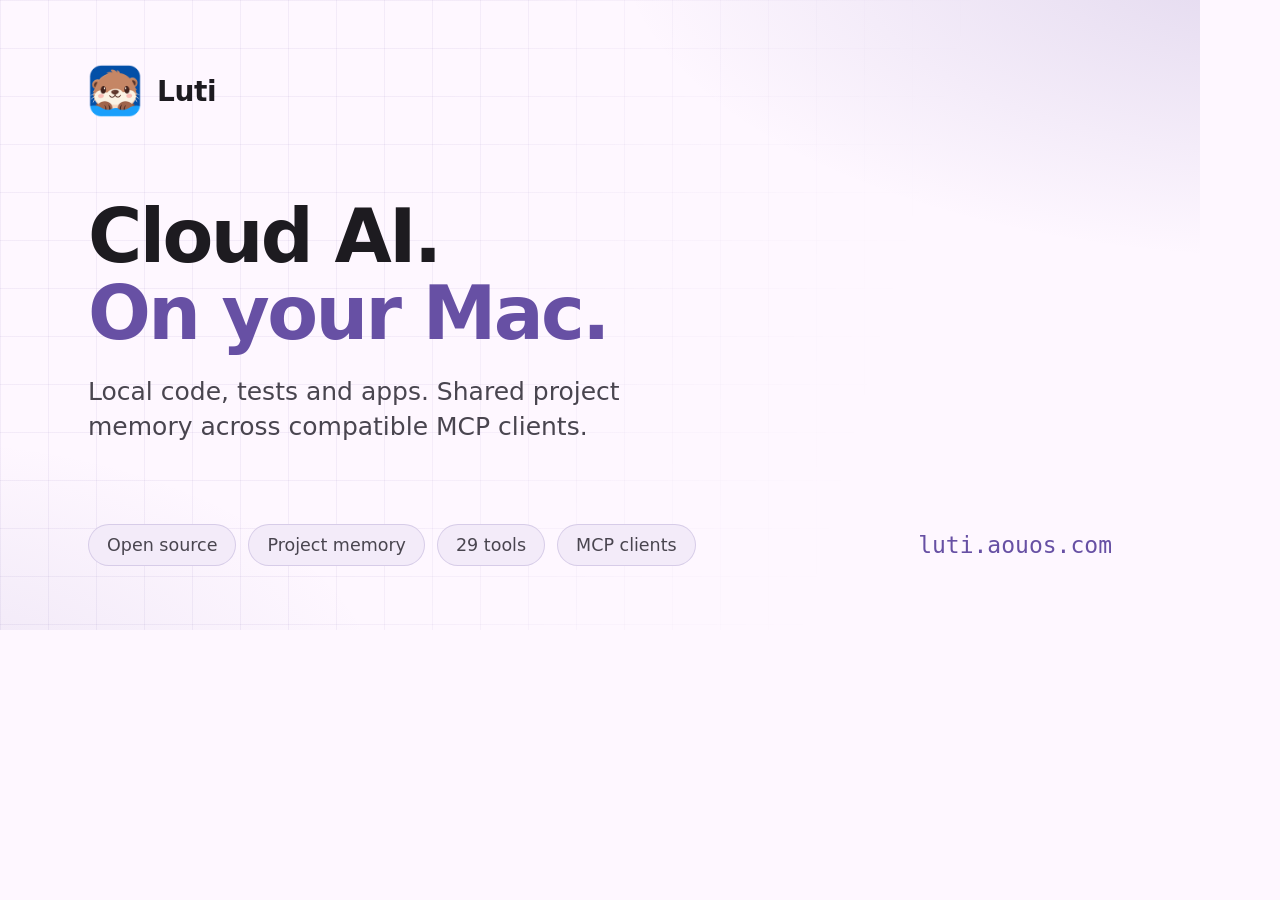
==== Web/assets/og-source.html @ a8efcb28 "feat: add Luti website with refined content and responsive layout" ====
<!doctype html>
<!-- Render at 1200×630 to export og-image.png. -->
<html lang="en" data-theme="light">
<head>
<meta charset="utf-8">
<link rel="stylesheet" href="../styles/tokens.css">
<style>
  *, *::before, *::after { box-sizing: border-box; }
  html, body { margin: 0; }
  body {
    width: 1200px; height: 630px; overflow: hidden;
    font-family: var(--font); color: var(--on-surface);
    background: var(--surface);
    -webkit-font-smoothing: antialiased;
  }
  .og {
    position: relative; width: 100%; height: 100%;
    padding: 64px 88px; display: flex; flex-direction: column; justify-content: space-between;
    background:
      radial-gradient(1100px 520px at 108% -10%, color-mix(in srgb, var(--primary) 20%, transparent), transparent 62%),
      radial-gradient(760px 420px at -8% 112%, color-mix(in srgb, var(--primary) 11%, transparent), transparent 64%),
      var(--surface);
  }
  .og::after {
    content: ''; position: absolute; inset: 0;
    background-image:
      linear-gradient(color-mix(in srgb, var(--primary) 7%, transparent) 1px, transparent 1px),
      linear-gradient(90deg, color-mix(in srgb, var(--primary) 7%, transparent) 1px, transparent 1px);
    background-size: 48px 48px;
    mask-image: linear-gradient(105deg, #000 0 34%, transparent 72%);
  }
  .og > * { position: relative; z-index: 1; }

  .brand { display: flex; align-items: center; gap: 15px; font-size: 28px; font-weight: 600; letter-spacing: -0.015em; }
  .brand img { width: 54px; height: 54px; border-radius: 14px; }

  h1 { margin: 0; font-size: 74px; font-weight: 600; letter-spacing: -0.035em; line-height: 1.04; }
  h1 em { font-style: normal; color: var(--primary); }
  p { margin: 22px 0 0; max-width: 34ch; font-size: 25px; line-height: 1.4; color: var(--on-surface-variant); }

  .row { display: flex; align-items: center; justify-content: space-between; gap: 24px; }
  .pills { display: flex; gap: 12px; }
  .pill {
    padding: 10px 18px; border-radius: 999px; font-size: 17.5px; font-weight: 500;
    color: var(--on-surface-variant);
    background: color-mix(in srgb, var(--primary) 7%, var(--surface));
    border: 1px solid color-mix(in srgb, var(--primary) 20%, transparent);
  }
  .dom { font-family: var(--font-mono); font-size: 23px; color: var(--primary); }
</style>
</head>
<body>
  <div class="og">
    <div class="brand"><img src="luti-icon.png" alt="">Luti</div>
    <div>
      <h1>Cloud AI.<br><em>On your Mac.</em></h1>
      <p>Local code, tests and apps. Shared project memory across compatible MCP clients.</p>
    </div>
    <div class="row">
      <div class="pills">
        <span class="pill">Open source</span>
        <span class="pill">Project memory</span>
        <span class="pill">29 tools</span>
        <span class="pill">MCP clients</span>
      </div>
      <span class="dom">luti.aouos.com</span>
    </div>
  </div>
</body>
</html>
---- Web/styles/tokens.css ----
/* M3E tokens shared with the macOS app. */

:root {
  color-scheme: light dark;

  /* Colors */
  --primary: light-dark(#6750a4, #d0bcff);
  --on-primary: light-dark(#ffffff, #381e72);
  --primary-container: light-dark(#eaddff, #4f378b);
  --on-primary-container: light-dark(#21005d, #eaddff);

  --surface: light-dark(#fef7ff, #141218);
  --surface-container-low: light-dark(#f7f2fa, #1d1b20);
  --surface-container: light-dark(#f3edf7, #211f26);
  --surface-container-high: light-dark(#ece6f0, #2b2930);
  --surface-container-highest: light-dark(#e6e0e9, #36343b);

  --on-surface: light-dark(#1d1b20, #e6e0e9);
  --on-surface-variant: light-dark(#49454f, #cac4d0);
  --outline: light-dark(#79747e, #938f99);
  --outline-variant: light-dark(#cac4d0, #49454f);

  --success: light-dark(#386a20, #aad38d);
  --warning: light-dark(#825500, #ffcc80);
  --error: light-dark(#b3261e, #f2b8b5);
  --error-container: light-dark(#f9dedc, #8c1d18);
  --on-error-container: light-dark(#410e0b, #f9dedc);

  /* Category colors, independent of selection state. */
  --icon-blue: light-dark(#0b57d0, #a8c7fa);
  --icon-blue-container: light-dark(#d7e9ff, #183a5a);
  --icon-pink: light-dark(#a30d5b, #ffb1c8);
  --icon-pink-container: light-dark(#ffd9e7, #5a2137);
  --icon-orange: light-dark(#8b4500, #ffb77a);
  --icon-orange-container: light-dark(#ffe0c2, #5a3214);
  --icon-yellow: light-dark(#6a5200, #e6c85c);
  --icon-yellow-container: light-dark(#ffe59a, #514000);
  --icon-green: light-dark(#126c2d, #9cd59f);
  --icon-green-container: light-dark(#cfefce, #214324);
  --icon-gray: light-dark(#50545a, #c7c7cc);
  --icon-gray-container: light-dark(#e4e4e4, #39393b);

  --state-hover: color-mix(in srgb, var(--primary) 8%, transparent);
  --state-press: color-mix(in srgb, var(--primary) 12%, transparent);

  /* Shape */
  --radius-outer: 20px;   /* connected list outer */
  --radius-inner: 6px;    /* connected list inner */
  --radius-card: 20px;
  --radius-dialog: 28px;
  --radius-input: 16px;
  --radius-run: 22px;     /* button run outer */
  --radius-run-inner: 8px;

  /* Spacing */
  --gap-connected: 3px;
  --sp-4: 4px;
  --sp-8: 8px;
  --sp-12: 12px;
  --sp-16: 16px;
  --sp-20: 20px;
  --sp-22: 22px;

  --sp-32: 32px;
  --sp-48: 48px;

  /* Motion */
  --dur-state: 160ms;
  --dur-tab: 180ms;
  --dur-view: 420ms;
  --ease: cubic-bezier(0.2, 0, 0, 1);
  --ease-expressive: cubic-bezier(0.34, 1.32, 0.42, 1);

  /* Typography */
  /* Use locale-specific CJK fonts to preserve Japanese glyph shapes. */
  --font: -apple-system, BlinkMacSystemFont, "SF Pro Text", "PingFang SC",
    "Hiragino Sans GB", "Microsoft YaHei", system-ui, sans-serif;
  --font-mono: ui-monospace, SFMono-Regular, "SF Mono", Menlo, "JetBrains Mono",
    monospace;

  /* Elevation */
  --shadow-1: 0 1px 2px light-dark(rgb(0 0 0 / 0.08), rgb(0 0 0 / 0.4));
  --shadow-2: 0 4px 16px light-dark(rgb(29 27 32 / 0.1), rgb(0 0 0 / 0.5));
  --shadow-3: 0 12px 40px light-dark(rgb(29 27 32 / 0.14), rgb(0 0 0 / 0.62));

  --page-max: 1200px;
}

:root:lang(ja) {
  --font: -apple-system, BlinkMacSystemFont, "SF Pro Text", "Hiragino Sans",
    "Hiragino Kaku Gothic ProN", "Yu Gothic Medium", "Noto Sans JP", system-ui,
    sans-serif;
}

:root[data-theme="light"] { color-scheme: only light; }
:root[data-theme="dark"] { color-scheme: only dark; }
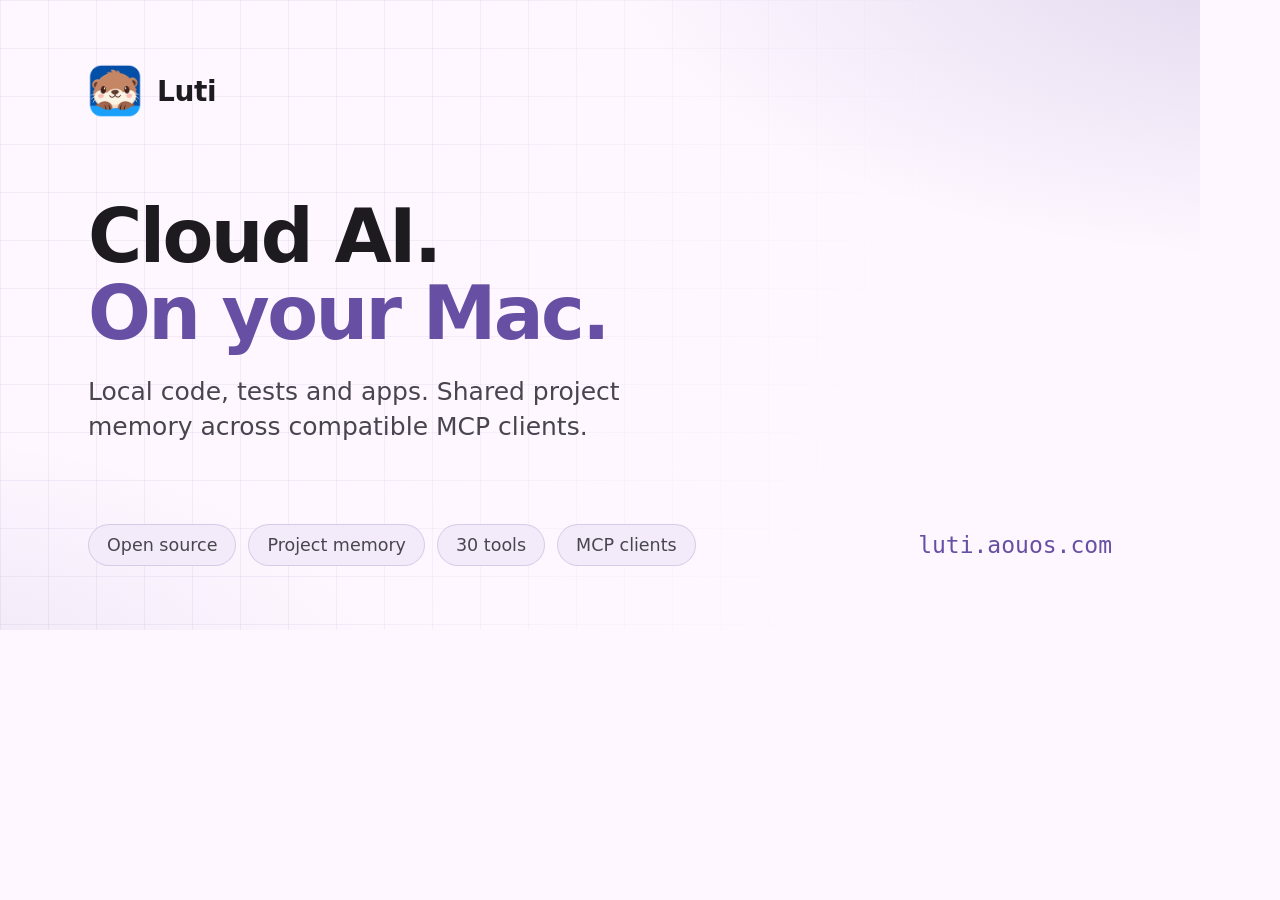
==== commit ee78f047: "feat: harden project continuity and recovery Bind side effects to the active project, add bounded re" ====
--- a/Web/assets/og-source.html
+++ b/Web/assets/og-source.html
@@ -60,7 +60,7 @@
       <div class="pills">
         <span class="pill">Open source</span>
         <span class="pill">Project memory</span>
-        <span class="pill">29 tools</span>
+        <span class="pill">30 tools</span>
         <span class="pill">MCP clients</span>
       </div>
       <span class="dom">luti.aouos.com</span>
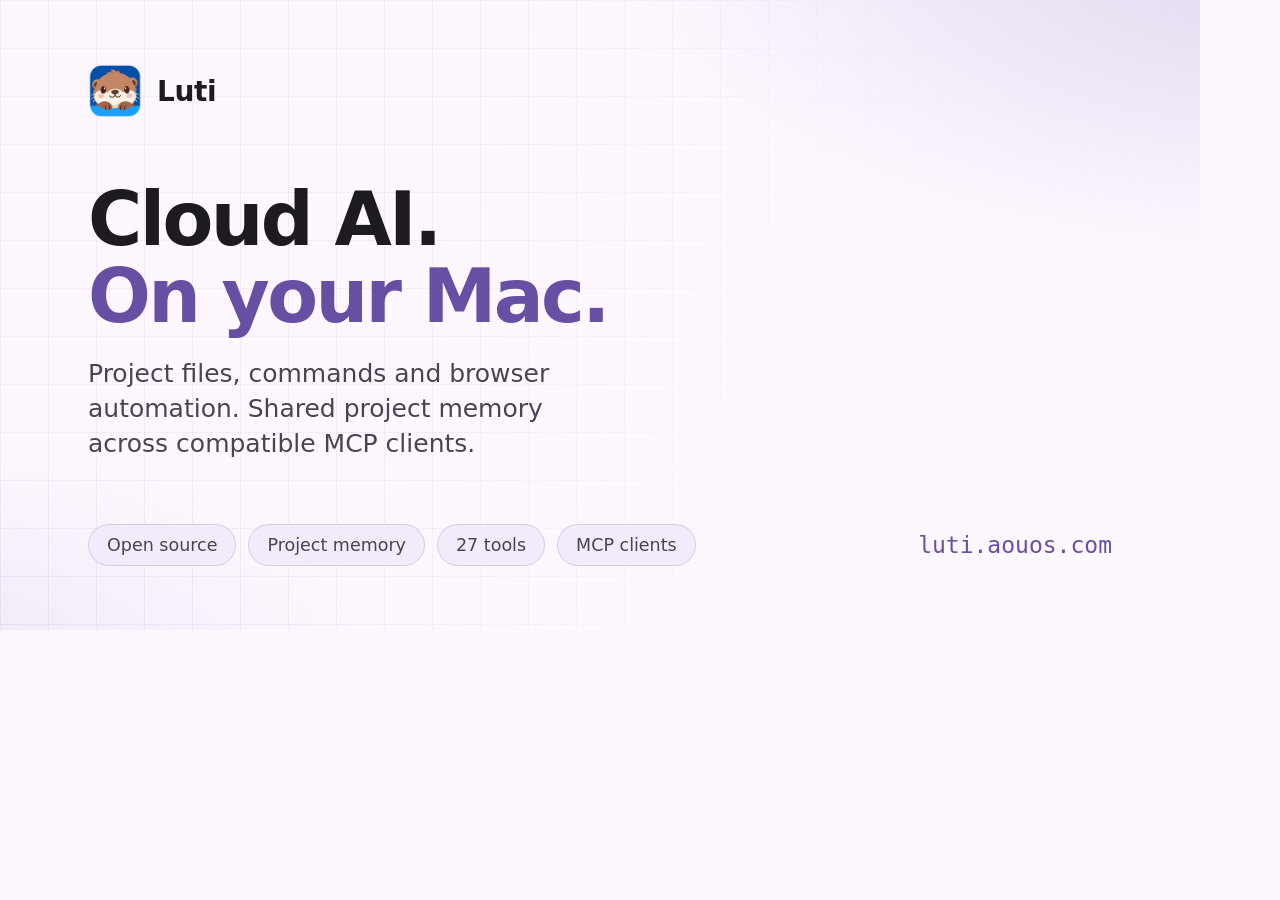
==== commit 60e30027: "refactor: remove computer use from main - Remove desktop tools, screen capture, native input and age" ====
--- a/Web/assets/og-source.html
+++ b/Web/assets/og-source.html
@@ -54,13 +54,13 @@
     <div class="brand"><img src="luti-icon.png" alt="">Luti</div>
     <div>
       <h1>Cloud AI.<br><em>On your Mac.</em></h1>
-      <p>Local code, tests and apps. Shared project memory across compatible MCP clients.</p>
+      <p>Project files, commands and browser automation. Shared project memory across compatible MCP clients.</p>
     </div>
     <div class="row">
       <div class="pills">
         <span class="pill">Open source</span>
         <span class="pill">Project memory</span>
-        <span class="pill">30 tools</span>
+        <span class="pill">27 tools</span>
         <span class="pill">MCP clients</span>
       </div>
       <span class="dom">luti.aouos.com</span>
